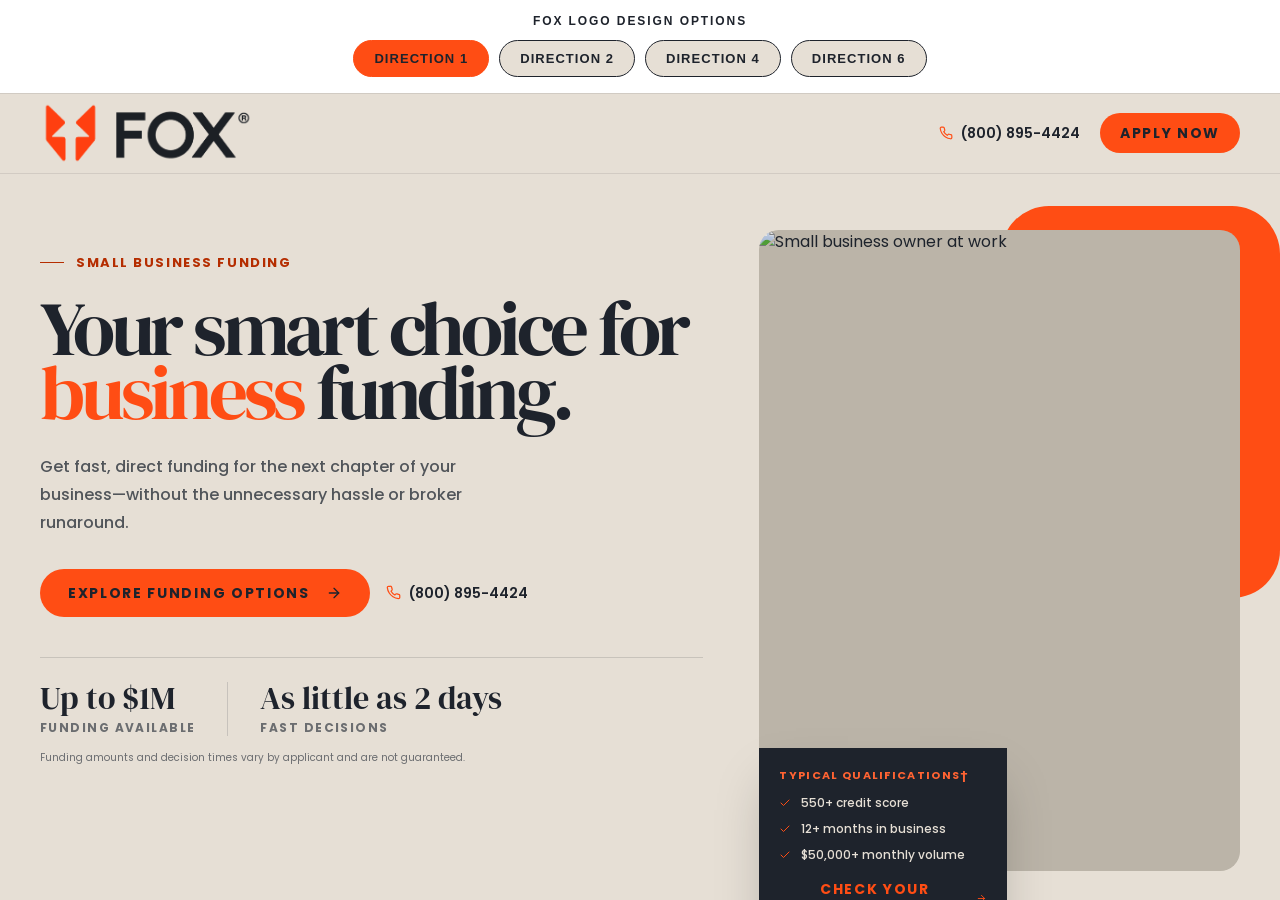
==== index.html @ 73a2e978 "Initial commit: FOX logo direction switcher Static site combining the four Fox Business Funding webs" ====
<!doctype html>
<html lang="en">
<head>
<meta charset="UTF-8" />
<meta name="viewport" content="width=device-width, initial-scale=1.0" />
<title>FOX — Logo Direction Switcher</title>
<style>
  :root {
    --page-bg: #e6dfd5;
    --dark: #1e232c;
    --accent: #ff4d14;
  }
  * { box-sizing: border-box; }
  html, body {
    margin: 0;
    padding: 0;
    height: 100%;
    font-family: -apple-system, BlinkMacSystemFont, "Segoe UI", Helvetica, Arial, sans-serif;
  }
  body {
    display: flex;
    flex-direction: column;
    background: var(--page-bg);
  }
  #tabbar {
    display: flex;
    flex-direction: column;
    align-items: center;
    flex: 0 0 auto;
    background: #ffffff;
    padding: 14px 16px 16px;
    box-shadow: 0 1px 0 rgba(30,35,44,0.1);
    position: sticky;
    top: 0;
    z-index: 10;
  }
  #tabbar .title {
    color: var(--dark);
    font-size: 12px;
    font-weight: 800;
    text-transform: uppercase;
    letter-spacing: 0.16em;
    margin-bottom: 12px;
    white-space: nowrap;
  }
  .tabs {
    display: flex;
    justify-content: center;
    flex-wrap: wrap;
    gap: 10px;
    width: 100%;
  }
  .tab-btn {
    appearance: none;
    background: var(--page-bg);
    color: var(--dark);
    border: 1.5px solid var(--dark);
    font-size: 13px;
    font-weight: 700;
    text-transform: uppercase;
    letter-spacing: 0.08em;
    padding: 10px 20px;
    border-radius: 999px;
    cursor: pointer;
    transition: background 0.15s ease, color 0.15s ease, border-color 0.15s ease;
  }
  .tab-btn:hover {
    border-color: var(--accent);
    color: var(--accent);
  }
  .tab-btn.active {
    background: var(--accent);
    border-color: var(--accent);
    color: var(--dark);
  }
  .tab-btn.active:hover {
    color: var(--dark);
  }
  .tab-btn:focus-visible {
    outline: 2px solid var(--accent);
    outline-offset: 2px;
  }
  #frames {
    position: relative;
    width: 100%;
    flex: 1 1 auto;
  }
  iframe {
    position: absolute;
    inset: 0;
    width: 100%;
    height: 100%;
    border: none;
    background: var(--page-bg);
    display: none;
  }
  iframe.active {
    display: block;
  }
</style>
</head>
<body>

<div id="tabbar">
  <div class="title">Fox Logo Design Options</div>
  <div class="tabs" role="tablist" aria-label="Logo direction preview">
    <button class="tab-btn active" data-target="d1" role="tab" aria-selected="true">Direction 1</button>
    <button class="tab-btn" data-target="d2" role="tab" aria-selected="false">Direction 2</button>
    <button class="tab-btn" data-target="d4" role="tab" aria-selected="false">Direction 4</button>
    <button class="tab-btn" data-target="d6" role="tab" aria-selected="false">Direction 6</button>
  </div>
</div>

<div id="frames">
  <iframe id="frame-d1" src="d1/index.html" title="Direction 1"></iframe>
  <iframe id="frame-d2" title="Direction 2"></iframe>
  <iframe id="frame-d4" title="Direction 4"></iframe>
  <iframe id="frame-d6" title="Direction 6"></iframe>
</div>

<script>
  const srcMap = { d1: "d1/index.html", d2: "d2/index.html", d4: "d4/index.html", d6: "d6/index.html" };
  const buttons = document.querySelectorAll(".tab-btn");
  const loaded = new Set(["d1"]);
  let activeTarget = "d1";

  document.getElementById("frame-d1").classList.add("active");

  function getScrollFraction(frame) {
    try {
      const doc = frame.contentWindow.document.scrollingElement || frame.contentWindow.document.documentElement;
      const max = doc.scrollHeight - frame.contentWindow.innerHeight;
      return max > 0 ? frame.contentWindow.scrollY / max : 0;
    } catch (e) {
      return 0;
    }
  }

  function applyScrollFraction(frame, fraction) {
    try {
      const doc = frame.contentWindow.document.scrollingElement || frame.contentWindow.document.documentElement;
      const max = doc.scrollHeight - frame.contentWindow.innerHeight;
      frame.contentWindow.scrollTo(0, Math.round(max * fraction));
    } catch (e) {
      // cross-origin or not-yet-ready; ignore
    }
  }

  // The iframe's `load` event can fire before React has finished mounting
  // and images have settled the page's true height, so re-apply the target
  // scroll a few times as the layout grows.
  function settleScrollFraction(frame, fraction, attemptsLeft) {
    applyScrollFraction(frame, fraction);
    if (attemptsLeft > 0) {
      setTimeout(() => settleScrollFraction(frame, fraction, attemptsLeft - 1), 100);
    }
  }

  function showTab(target) {
    if (target === activeTarget) return;

    const currentFrame = document.getElementById("frame-" + activeTarget);
    const scrollFraction = getScrollFraction(currentFrame);

    buttons.forEach((btn) => {
      const isActive = btn.dataset.target === target;
      btn.classList.toggle("active", isActive);
      btn.setAttribute("aria-selected", String(isActive));
    });

    document.querySelectorAll("iframe").forEach((frame) => {
      frame.classList.toggle("active", frame.id === "frame-" + target);
    });

    const targetFrame = document.getElementById("frame-" + target);

    if (!loaded.has(target)) {
      loaded.add(target);
      targetFrame.addEventListener(
        "load",
        () => settleScrollFraction(targetFrame, scrollFraction, 8),
        { once: true }
      );
      targetFrame.src = srcMap[target];
    } else {
      settleScrollFraction(targetFrame, scrollFraction, 3);
    }

    activeTarget = target;
  }

  buttons.forEach((btn) => {
    btn.addEventListener("click", () => showTab(btn.dataset.target));
  });
</script>

</body>
</html>
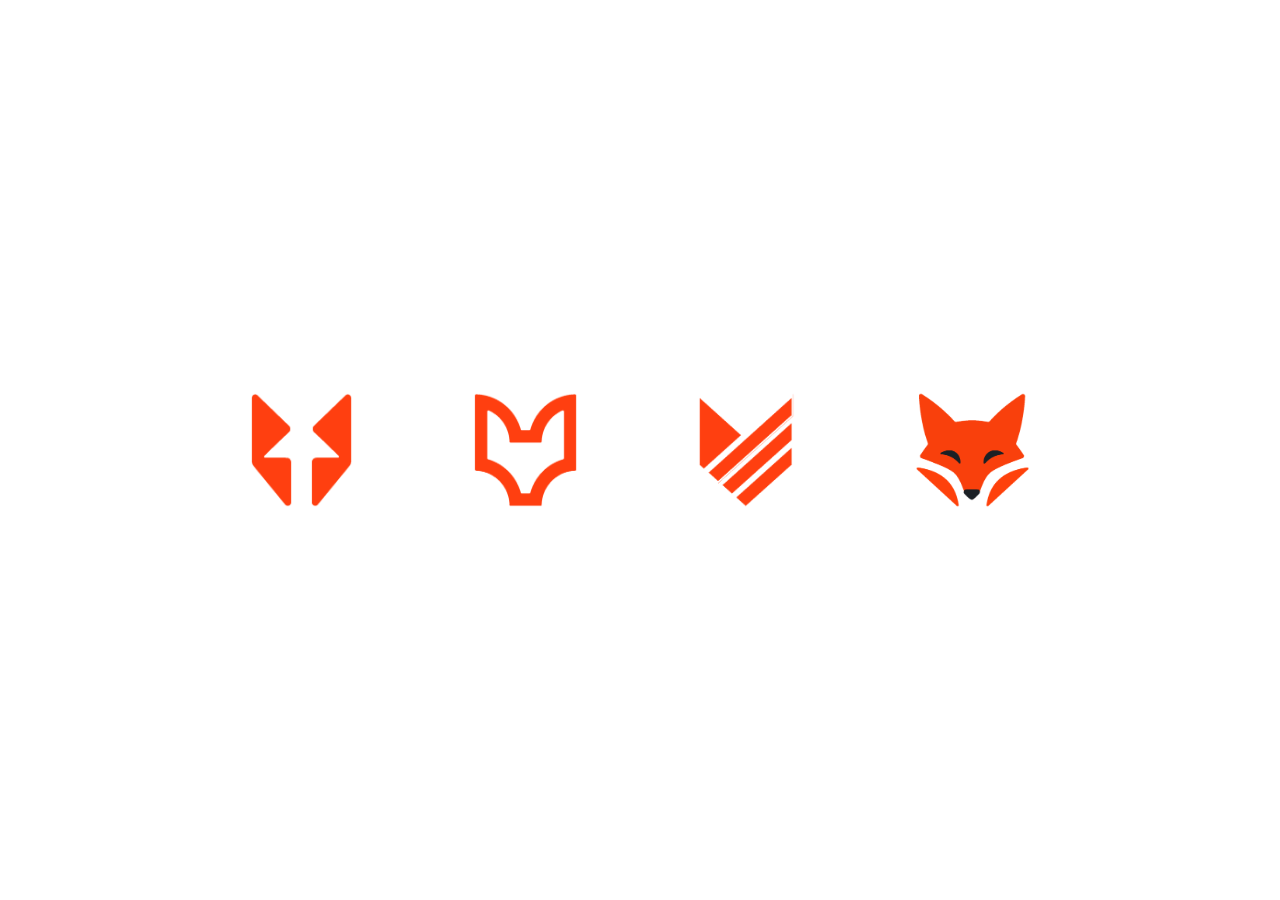
==== commit 22db3165: "Add launch page, logo-icon navigation, and new hero photo - New index.html launch page: plain white " ====
--- a/index.html
+++ b/index.html
@@ -3,196 +3,74 @@
 <head>
 <meta charset="UTF-8" />
 <meta name="viewport" content="width=device-width, initial-scale=1.0" />
-<title>FOX — Logo Direction Switcher</title>
+<title>FOX — Logo Directions</title>
 <style>
   :root {
-    --page-bg: #e6dfd5;
+    --accent: #ff4d14;
     --dark: #1e232c;
-    --accent: #ff4d14;
   }
   * { box-sizing: border-box; }
   html, body {
     margin: 0;
     padding: 0;
     height: 100%;
+    background: #ffffff;
     font-family: -apple-system, BlinkMacSystemFont, "Segoe UI", Helvetica, Arial, sans-serif;
   }
   body {
     display: flex;
-    flex-direction: column;
-    background: var(--page-bg);
+    align-items: center;
+    justify-content: center;
   }
-  #tabbar {
+  .grid {
     display: flex;
-    flex-direction: column;
     align-items: center;
-    flex: 0 0 auto;
-    background: #ffffff;
-    padding: 14px 16px 16px;
-    box-shadow: 0 1px 0 rgba(30,35,44,0.1);
-    position: sticky;
-    top: 0;
-    z-index: 10;
+    justify-content: center;
+    gap: clamp(32px, 8vw, 96px);
+    flex-wrap: wrap;
+    padding: 32px;
   }
-  #tabbar .title {
-    color: var(--dark);
-    font-size: 12px;
-    font-weight: 800;
-    text-transform: uppercase;
-    letter-spacing: 0.16em;
-    margin-bottom: 12px;
-    white-space: nowrap;
+  .logo-link {
+    display: flex;
+    align-items: center;
+    justify-content: center;
+    padding: 12px;
+    border-radius: 16px;
+    text-decoration: none;
+    cursor: pointer;
   }
-  .tabs {
-    display: flex;
-    justify-content: center;
-    flex-wrap: wrap;
-    gap: 10px;
-    width: 100%;
+  .logo-link img {
+    height: clamp(64px, 9vw, 120px);
+    width: auto;
+    display: block;
+    transition: transform 0.2s ease;
   }
-  .tab-btn {
-    appearance: none;
-    background: var(--page-bg);
-    color: var(--dark);
-    border: 1.5px solid var(--dark);
-    font-size: 13px;
-    font-weight: 700;
-    text-transform: uppercase;
-    letter-spacing: 0.08em;
-    padding: 10px 20px;
-    border-radius: 999px;
-    cursor: pointer;
-    transition: background 0.15s ease, color 0.15s ease, border-color 0.15s ease;
+  .logo-link:hover img,
+  .logo-link:focus-visible img {
+    transform: scale(1.12);
   }
-  .tab-btn:hover {
-    border-color: var(--accent);
-    color: var(--accent);
-  }
-  .tab-btn.active {
-    background: var(--accent);
-    border-color: var(--accent);
-    color: var(--dark);
-  }
-  .tab-btn.active:hover {
-    color: var(--dark);
-  }
-  .tab-btn:focus-visible {
-    outline: 2px solid var(--accent);
-    outline-offset: 2px;
-  }
-  #frames {
-    position: relative;
-    width: 100%;
-    flex: 1 1 auto;
-  }
-  iframe {
-    position: absolute;
-    inset: 0;
-    width: 100%;
-    height: 100%;
-    border: none;
-    background: var(--page-bg);
-    display: none;
-  }
-  iframe.active {
-    display: block;
+  .logo-link:focus-visible {
+    outline: 2px solid var(--dark);
+    outline-offset: 4px;
   }
 </style>
 </head>
 <body>
 
-<div id="tabbar">
-  <div class="title">Fox Logo Design Options</div>
-  <div class="tabs" role="tablist" aria-label="Logo direction preview">
-    <button class="tab-btn active" data-target="d1" role="tab" aria-selected="true">Direction 1</button>
-    <button class="tab-btn" data-target="d2" role="tab" aria-selected="false">Direction 2</button>
-    <button class="tab-btn" data-target="d4" role="tab" aria-selected="false">Direction 4</button>
-    <button class="tab-btn" data-target="d6" role="tab" aria-selected="false">Direction 6</button>
-  </div>
+<div class="grid">
+  <a class="logo-link" href="switcher.html?d=d1" aria-label="View Direction 1">
+    <img src="icons/d1-icon.png" alt="Direction 1 logo" />
+  </a>
+  <a class="logo-link" href="switcher.html?d=d2" aria-label="View Direction 2">
+    <img src="icons/d2-icon.png" alt="Direction 2 logo" />
+  </a>
+  <a class="logo-link" href="switcher.html?d=d4" aria-label="View Direction 4">
+    <img src="icons/d4-icon.png" alt="Direction 4 logo" />
+  </a>
+  <a class="logo-link" href="switcher.html?d=d6" aria-label="View Direction 6">
+    <img src="icons/d6-icon.png" alt="Direction 6 logo" />
+  </a>
 </div>
-
-<div id="frames">
-  <iframe id="frame-d1" src="d1/index.html" title="Direction 1"></iframe>
-  <iframe id="frame-d2" title="Direction 2"></iframe>
-  <iframe id="frame-d4" title="Direction 4"></iframe>
-  <iframe id="frame-d6" title="Direction 6"></iframe>
-</div>
-
-<script>
-  const srcMap = { d1: "d1/index.html", d2: "d2/index.html", d4: "d4/index.html", d6: "d6/index.html" };
-  const buttons = document.querySelectorAll(".tab-btn");
-  const loaded = new Set(["d1"]);
-  let activeTarget = "d1";
-
-  document.getElementById("frame-d1").classList.add("active");
-
-  function getScrollFraction(frame) {
-    try {
-      const doc = frame.contentWindow.document.scrollingElement || frame.contentWindow.document.documentElement;
-      const max = doc.scrollHeight - frame.contentWindow.innerHeight;
-      return max > 0 ? frame.contentWindow.scrollY / max : 0;
-    } catch (e) {
-      return 0;
-    }
-  }
-
-  function applyScrollFraction(frame, fraction) {
-    try {
-      const doc = frame.contentWindow.document.scrollingElement || frame.contentWindow.document.documentElement;
-      const max = doc.scrollHeight - frame.contentWindow.innerHeight;
-      frame.contentWindow.scrollTo(0, Math.round(max * fraction));
-    } catch (e) {
-      // cross-origin or not-yet-ready; ignore
-    }
-  }
-
-  // The iframe's `load` event can fire before React has finished mounting
-  // and images have settled the page's true height, so re-apply the target
-  // scroll a few times as the layout grows.
-  function settleScrollFraction(frame, fraction, attemptsLeft) {
-    applyScrollFraction(frame, fraction);
-    if (attemptsLeft > 0) {
-      setTimeout(() => settleScrollFraction(frame, fraction, attemptsLeft - 1), 100);
-    }
-  }
-
-  function showTab(target) {
-    if (target === activeTarget) return;
-
-    const currentFrame = document.getElementById("frame-" + activeTarget);
-    const scrollFraction = getScrollFraction(currentFrame);
-
-    buttons.forEach((btn) => {
-      const isActive = btn.dataset.target === target;
-      btn.classList.toggle("active", isActive);
-      btn.setAttribute("aria-selected", String(isActive));
-    });
-
-    document.querySelectorAll("iframe").forEach((frame) => {
-      frame.classList.toggle("active", frame.id === "frame-" + target);
-    });
-
-    const targetFrame = document.getElementById("frame-" + target);
-
-    if (!loaded.has(target)) {
-      loaded.add(target);
-      targetFrame.addEventListener(
-        "load",
-        () => settleScrollFraction(targetFrame, scrollFraction, 8),
-        { once: true }
-      );
-      targetFrame.src = srcMap[target];
-    } else {
-      settleScrollFraction(targetFrame, scrollFraction, 3);
-    }
-
-    activeTarget = target;
-  }
-
-  buttons.forEach((btn) => {
-    btn.addEventListener("click", () => showTab(btn.dataset.target));
-  });
-</script>
 
 </body>
 </html>
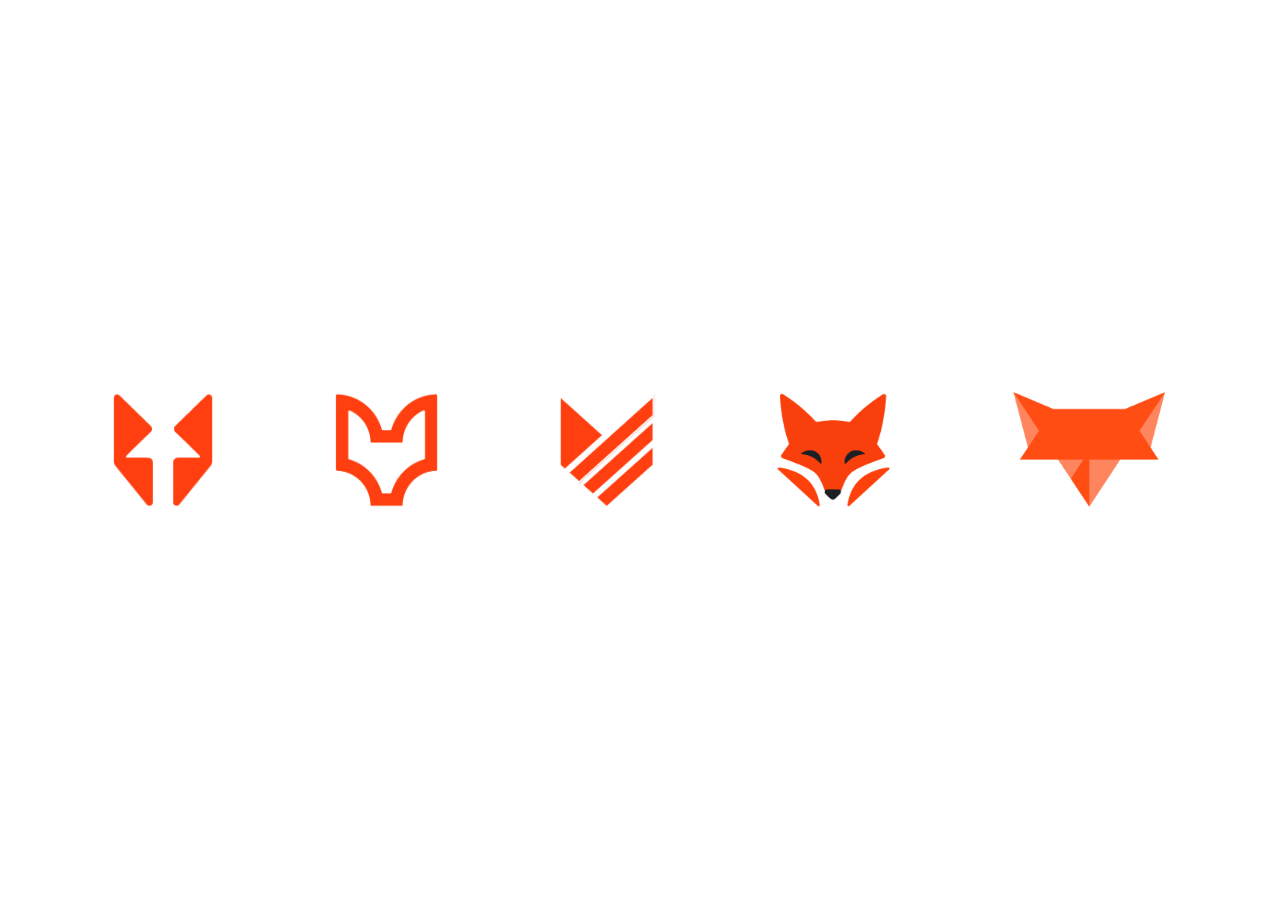
==== commit 9a29a2c5: "Add Logo Option 5 (Direction 7) and rebuild all directions - New 5th direction: icon-only nav asset," ====
--- a/index.html
+++ b/index.html
@@ -70,6 +70,9 @@
   <a class="logo-link" href="switcher.html?d=d6" aria-label="View Direction 6">
     <img src="icons/d6-icon.png" alt="Direction 6 logo" />
   </a>
+  <a class="logo-link" href="switcher.html?d=d7" aria-label="View Direction 7">
+    <img src="icons/d7-icon.png" alt="Direction 7 logo" />
+  </a>
 </div>
 
 </body>
